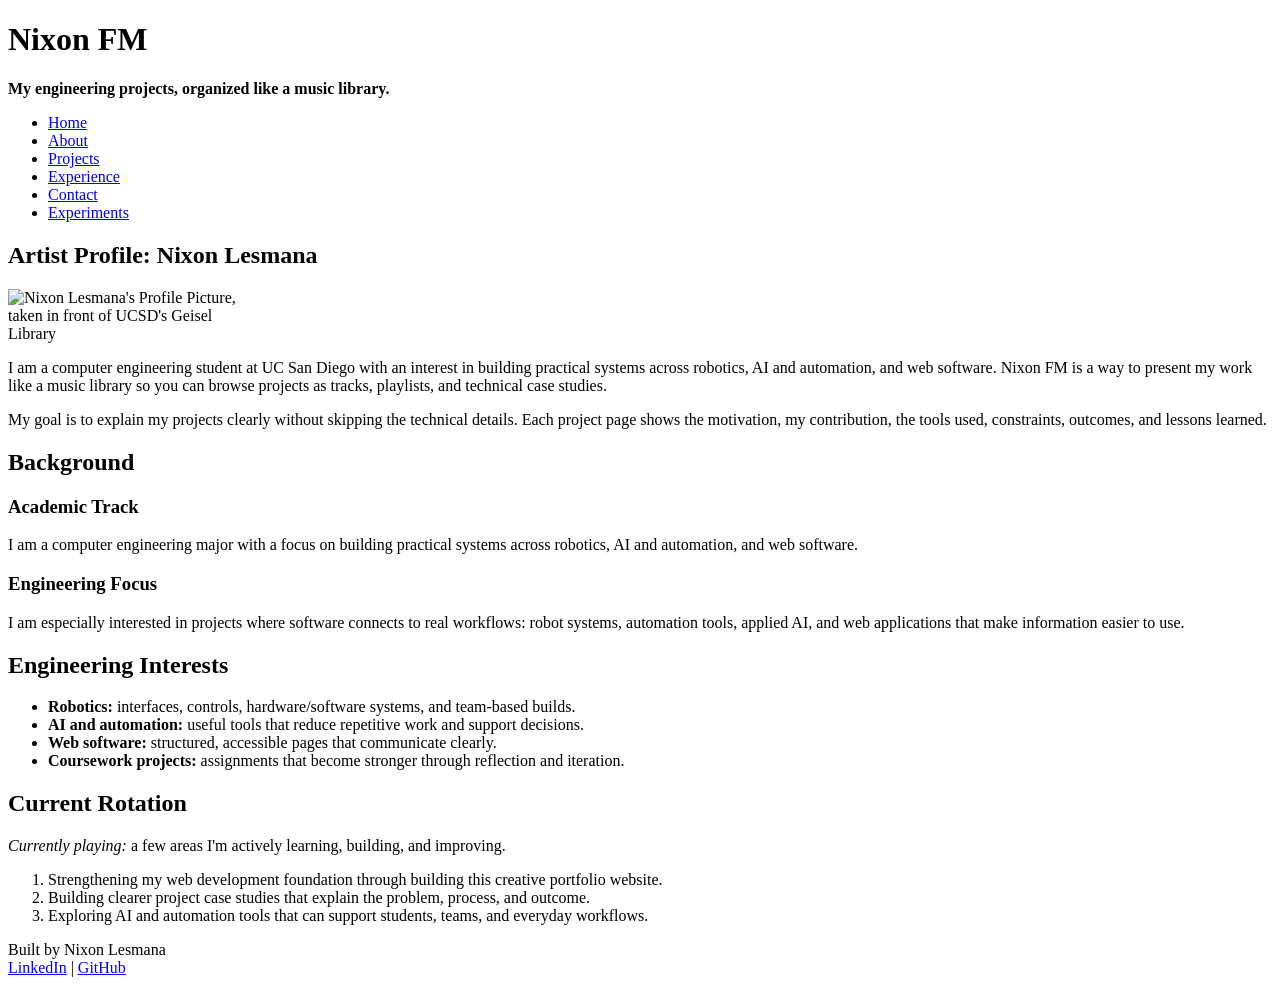
==== about.html @ 15c41927 "Organize image and media assets" ====
<!DOCTYPE html>
<html lang="en">

<head>
    <meta charset="utf-8">
    <meta name="viewport" content="width=device-width, initial-scale=1">
    <meta name="description" content="About Nixon Lesmana, the student engineer behind Nixon FM.">
    <title>Nixon FM | About</title>
    <link rel="author" href="about.html">

    <style>
        picture img {
            max-width: 20%;
            height: auto;
        }
    </style>

</head>

<body>
    <header>
        <h1>Nixon FM</h1>
        <p><strong>My engineering projects, organized like a music library.</strong></p>

        <nav aria-label="Main navigation">
            <ul>
                <li><a href="index.html">Home</a></li>
                <li><a href="about.html" aria-current="page">About</a></li>
                <li><a href="projects.html">Projects</a></li>
                <li><a href="experience.html">Experience</a></li>
                <li><a href="contact.html">Contact</a></li>
                <li><a href="experiments.html">Experiments</a></li>
            </ul>
        </nav>
    </header>

    <main>
        <section id="profile">
            <h2>Artist Profile: Nixon Lesmana</h2>

            <picture>
                <img src="images/nixon-profile.jpg"
                    alt="Nixon Lesmana's Profile Picture, taken in front of UCSD's Geisel Library">
            </picture>

            <p>
                I am a computer engineering student at UC San Diego with an interest in building practical
                systems across robotics, AI and automation, and web software. Nixon FM is a way to present my
                work like a music library so you can browse projects as tracks, playlists, and technical
                case studies.
            </p>

            <p>
                My goal is to explain my projects clearly without skipping the technical details.
                Each project page shows the motivation, my contribution, the tools used,
                constraints, outcomes, and lessons learned.
            </p>
        </section>

        <section id="background">
            <h2>Background</h2>

            <article>
                <h3>Academic Track</h3>
                <p>
                    I am a computer engineering major with a focus on building practical systems
                    across robotics, AI and automation, and web software.
                </p>
            </article>

            <article>
                <h3>Engineering Focus</h3>
                <p>
                    I am especially interested in projects where software connects to real workflows:
                    robot systems, automation tools, applied AI, and web applications that make
                    information easier to use.
                </p>
            </article>
        </section>

        <section id="interests">
            <h2>Engineering Interests</h2>

            <ul>
                <li><b>Robotics:</b> interfaces, controls, hardware/software systems, and team-based builds.</li>
                <li><b>AI and automation:</b> useful tools that reduce repetitive work and support decisions.</li>
                <li><b>Web software:</b> structured, accessible pages that communicate clearly.</li>
                <li><b>Coursework projects:</b> assignments that become stronger through reflection and iteration.</li>
            </ul>
        </section>

        <section id="current-rotation">
            <h2>Current Rotation</h2>

            <p>
                <i>Currently playing:</i> a few areas I'm actively learning, building, and improving.
            </p>

            <ol>
                <li>Strengthening my web development foundation through building this creative portfolio website.</li>
                <li>Building clearer project case studies that explain the problem, process, and outcome.</li>
                <li>Exploring AI and automation tools that can support students, teams, and everyday workflows.</li>
            </ol>
        </section>
    </main>

    <footer>
        <p>
            <span>Built by Nixon Lesmana</span><br>
            <a href="https://www.linkedin.com/in/nixon-lesmana/">LinkedIn</a> |
            <a href="https://github.com/NixonLesmana">GitHub</a>
        </p>
    </footer>
</body>

</html>
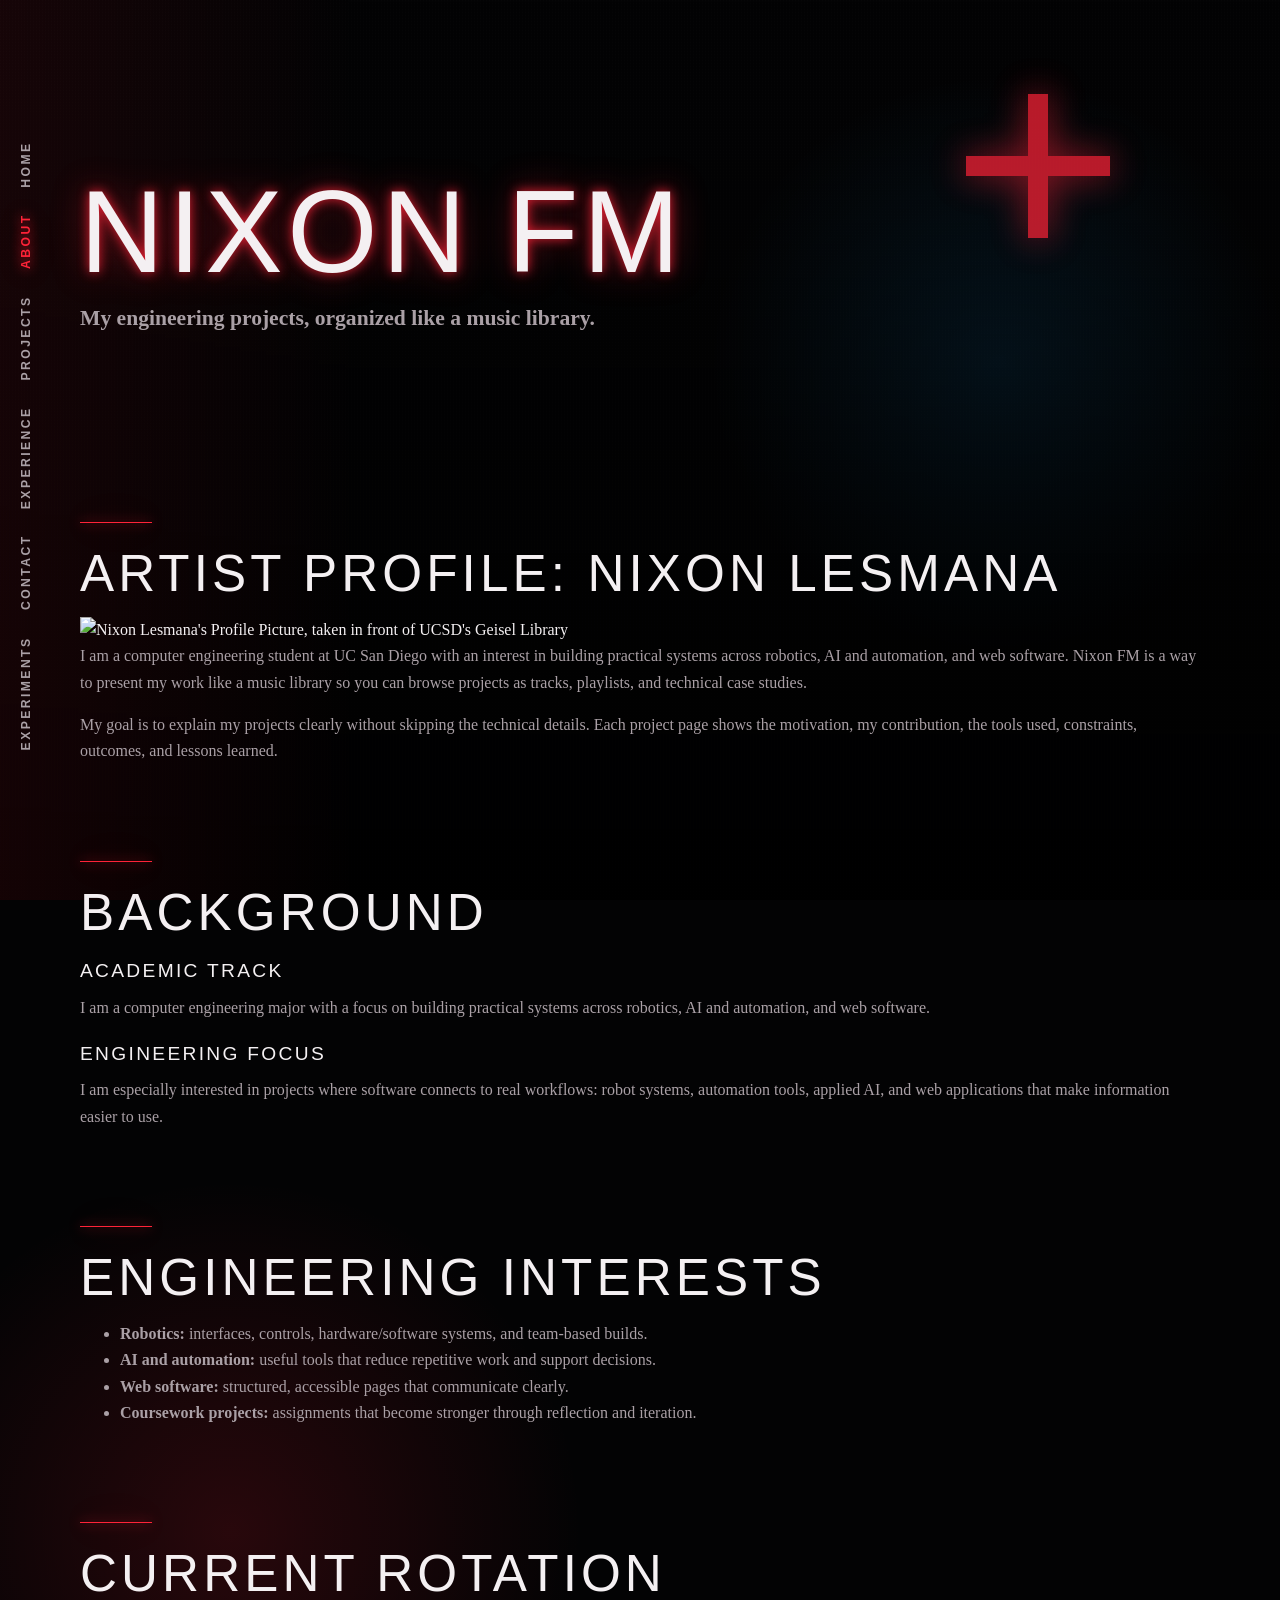
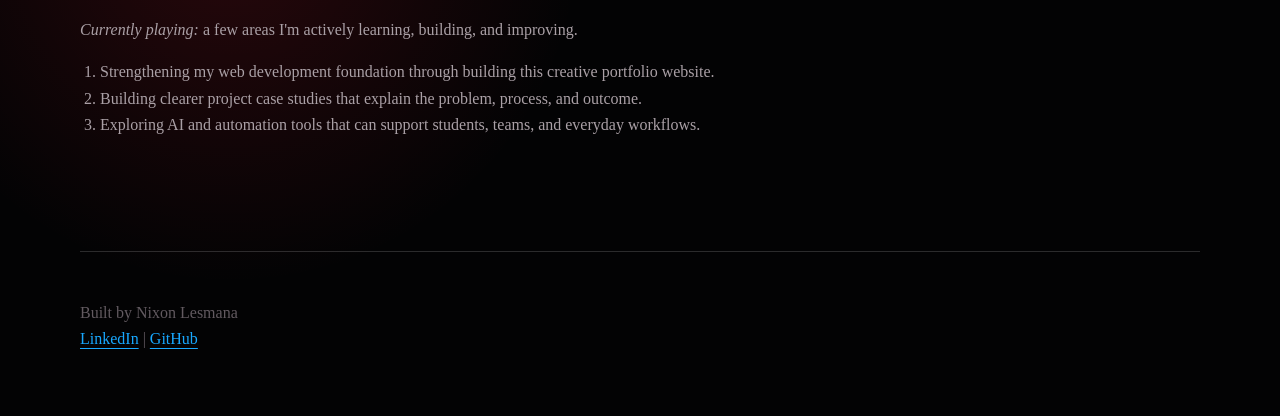
==== commit fea3c756: "Add shared Starboy styles across site" ====
--- a/about.html
+++ b/about.html
@@ -7,14 +7,7 @@
     <meta name="description" content="About Nixon Lesmana, the student engineer behind Nixon FM.">
     <title>Nixon FM | About</title>
     <link rel="author" href="about.html">
-
-    <style>
-        picture img {
-            max-width: 20%;
-            height: auto;
-        }
-    </style>
-
+    <link rel="stylesheet" href="styles/starboy.css">
 </head>
 
 <body>
--- a/styles/starboy.css
+++ b/styles/starboy.css
@@ -0,0 +1,415 @@
+:root {
+    --bg: #030304;
+    --ink: #f4f0f2;
+    --muted: #aaa0a6;
+    --dim: #625a60;
+    --red: #ff2338;
+    --blue: #18a8ff;
+    --line: rgba(255, 255, 255, 0.16);
+    --red-glow: 0 0 12px rgba(255, 35, 56, 0.9), 0 0 36px rgba(255, 35, 56, 0.45);
+    --blue-glow: 0 0 18px rgba(24, 168, 255, 0.8), 0 0 42px rgba(24, 168, 255, 0.35);
+    --max: 1120px;
+}
+
+* {
+    box-sizing: border-box;
+}
+
+html {
+    color-scheme: dark;
+}
+
+body {
+    margin: 0;
+    min-height: 100vh;
+    overflow-x: hidden;
+    background:
+        radial-gradient(circle at 78% 18%, rgba(24, 168, 255, 0.13), transparent 18rem),
+        radial-gradient(circle at 18% 76%, rgba(255, 35, 56, 0.15), transparent 22rem),
+        var(--bg);
+    color: var(--ink);
+    font-family: Georgia, "Times New Roman", serif;
+    line-height: 1.65;
+}
+
+/* Film grain / music-video texture */
+body::before {
+    content: "";
+    position: fixed;
+    inset: 0;
+    z-index: -2;
+    pointer-events: none;
+    opacity: 0.22;
+    background-image:
+        linear-gradient(90deg, rgba(255, 255, 255, 0.04) 1px, transparent 1px),
+        linear-gradient(rgba(255, 255, 255, 0.03) 1px, transparent 1px);
+    background-size: 3px 3px;
+}
+
+body::after {
+    content: "";
+    position: fixed;
+    inset: 0;
+    z-index: -1;
+    pointer-events: none;
+    background:
+        linear-gradient(90deg, rgba(255, 35, 56, 0.08), transparent 28%),
+        linear-gradient(180deg, transparent, rgba(0, 0, 0, 0.82));
+}
+
+header,
+main,
+footer {
+    width: min(100% - 2rem, var(--max));
+    margin-inline: auto;
+}
+
+header {
+    position: relative;
+    min-height: 58vh;
+    display: grid;
+    align-content: center;
+    padding: 4rem 0 3rem;
+}
+
+header::after {
+    content: "";
+    width: 9rem;
+    height: 9rem;
+    position: absolute;
+    top: 18%;
+    right: 8%;
+    background:
+        linear-gradient(var(--red), var(--red)) center / 14% 100% no-repeat,
+        linear-gradient(var(--red), var(--red)) center / 100% 14% no-repeat;
+    filter: drop-shadow(0 0 18px rgba(255, 35, 56, 0.85));
+    opacity: 0.72;
+}
+
+h1,
+h2,
+h3,
+p {
+    margin-top: 0;
+}
+
+h1 {
+    max-width: 10ch;
+    margin-bottom: 1rem;
+    font-family: "Helvetica Neue", Helvetica, Arial, sans-serif;
+    font-size: clamp(3rem, 10vw, 7.25rem);
+    font-weight: 300;
+    line-height: 0.9;
+    letter-spacing: 0.04em;
+    text-transform: uppercase;
+    text-shadow: var(--red-glow);
+}
+
+header>p {
+    max-width: 40rem;
+    color: var(--muted);
+    font-size: clamp(1rem, 2vw, 1.35rem);
+}
+
+nav {
+    position: fixed;
+    top: 50%;
+    left: 1rem;
+    z-index: 10;
+    transform: translateY(-50%);
+}
+
+nav ul {
+    display: flex;
+    flex-direction: column;
+    gap: 1.1rem;
+    margin: 0;
+    padding: 0;
+    list-style: none;
+}
+
+nav a {
+    display: inline-block;
+    color: var(--muted);
+    font-family: "Helvetica Neue", Helvetica, Arial, sans-serif;
+    font-size: 0.76rem;
+    font-weight: 600;
+    letter-spacing: 0.2em;
+    text-decoration: none;
+    text-transform: uppercase;
+    writing-mode: vertical-rl;
+    transform: rotate(180deg);
+}
+
+nav a:hover,
+nav a[aria-current="page"] {
+    color: var(--red);
+    text-shadow: var(--red-glow);
+}
+
+main {
+    display: grid;
+    gap: 5rem;
+    padding-bottom: 6rem;
+}
+
+section {
+    position: relative;
+}
+
+section::before {
+    content: "";
+    display: block;
+    width: 4.5rem;
+    height: 1px;
+    margin-bottom: 1.5rem;
+    background: var(--red);
+    box-shadow: var(--red-glow);
+}
+
+h2 {
+    margin-bottom: 1rem;
+    font-family: "Helvetica Neue", Helvetica, Arial, sans-serif;
+    font-size: clamp(1.75rem, 4vw, 3.25rem);
+    font-weight: 300;
+    line-height: 1.05;
+    letter-spacing: 0.08em;
+    text-transform: uppercase;
+    color: var(--ink);
+}
+
+#intro h2 {
+    text-shadow: 0 0 14px rgba(255, 35, 56, 0.45);
+}
+
+h3 {
+    margin-bottom: 0.5rem;
+    font-family: "Helvetica Neue", Helvetica, Arial, sans-serif;
+    font-size: 1.2rem;
+    font-weight: 300;
+    letter-spacing: 0.12em;
+    text-transform: uppercase;
+}
+
+p,
+li {
+    color: var(--muted);
+}
+
+a {
+    color: var(--blue);
+    text-decoration-thickness: 1px;
+    text-underline-offset: 0.25em;
+}
+
+a:hover {
+    color: var(--ink);
+    text-shadow: var(--blue-glow);
+}
+
+#intro {
+    min-height: 42vh;
+    display: grid;
+    align-content: end;
+    max-width: 760px;
+    margin-left: auto;
+}
+
+button {
+    width: fit-content;
+    margin-top: 1rem;
+    padding: 0.7rem 1rem;
+    border: 1px solid var(--red);
+    border-radius: 0;
+    background: transparent;
+    color: var(--ink);
+    font-family: "Helvetica Neue", Helvetica, Arial, sans-serif;
+    font-size: 0.75rem;
+    font-weight: 700;
+    letter-spacing: 0.18em;
+    text-transform: uppercase;
+    cursor: pointer;
+    box-shadow: 0 0 18px rgba(255, 35, 56, 0.22);
+}
+
+button:hover {
+    background: rgba(255, 35, 56, 0.12);
+    text-shadow: var(--red-glow);
+}
+
+#stage-light-toggle {
+    margin-top: 2.5rem;
+}
+
+body.stage-lights-on {
+    background:
+        radial-gradient(circle at 70% 20%, rgba(24, 168, 255, 0.24), transparent 20rem),
+        radial-gradient(circle at 24% 72%, rgba(255, 35, 56, 0.28), transparent 24rem),
+        radial-gradient(circle at 50% 45%, rgba(255, 255, 255, 0.08), transparent 18rem),
+        var(--bg);
+}
+
+body.stage-lights-on header::after {
+    opacity: 1;
+    filter:
+        drop-shadow(0 0 18px rgba(255, 35, 56, 0.95)) drop-shadow(0 0 42px rgba(255, 35, 56, 0.7));
+}
+
+body.stage-lights-on h1,
+body.stage-lights-on #intro h2 {
+    text-shadow:
+        0 0 12px rgba(255, 255, 255, 0.85),
+        0 0 28px rgba(255, 35, 56, 0.85),
+        0 0 58px rgba(24, 168, 255, 0.35);
+}
+
+hello-world {
+    display: block;
+}
+
+#featured {
+    display: grid;
+    grid-template-columns: repeat(3, minmax(0, 1fr));
+    gap: 1rem;
+}
+
+#featured h2 {
+    grid-column: 1 / -1;
+}
+
+project-track {
+    display: block;
+    min-width: 0;
+}
+
+project-track article {
+    min-height: 19rem;
+    display: grid;
+    align-content: end;
+    padding: 1.5rem;
+    border-top: 1px solid var(--line);
+    background:
+        linear-gradient(180deg, transparent, rgba(255, 35, 56, 0.1)),
+        rgba(255, 255, 255, 0.025);
+    transition: background-color 180ms ease, border-color 180ms ease, transform 180ms ease;
+}
+
+project-track article::before {
+    content: "";
+    width: 2.75rem;
+    height: 2.75rem;
+    margin-bottom: 4rem;
+    border: 1px solid rgba(24, 168, 255, 0.3);
+    border-radius: 50%;
+    background: radial-gradient(circle, rgba(24, 168, 255, 0.22), transparent 58%);
+    transition: box-shadow 180ms ease, border-color 180ms ease;
+}
+
+project-track article:hover {
+    transform: translateY(-0.35rem);
+    border-color: var(--blue);
+    background-color: rgba(24, 168, 255, 0.045);
+}
+
+project-track article:hover::before {
+    border-color: var(--blue);
+    box-shadow: var(--blue-glow);
+}
+
+#library {
+    max-width: 680px;
+}
+
+ol {
+    padding-left: 1.25rem;
+}
+
+footer {
+    padding: 3rem 0 4rem;
+    border-top: 1px solid var(--line);
+}
+
+footer p {
+    margin-bottom: 0;
+    color: var(--dim);
+}
+
+:focus-visible {
+    outline: 2px solid var(--blue);
+    outline-offset: 5px;
+}
+
+::selection {
+    background: var(--red);
+    color: white;
+}
+
+@media (max-width: 860px) {
+
+    header,
+    main,
+    footer {
+        width: min(100% - 1.25rem, var(--max));
+    }
+
+    header {
+        min-height: auto;
+        padding: 5rem 0 3rem;
+    }
+
+    header::after {
+        width: 4.5rem;
+        height: 4.5rem;
+        top: 2rem;
+        right: 0;
+    }
+
+    nav {
+        position: static;
+        transform: none;
+        margin-top: 2rem;
+    }
+
+    nav ul {
+        flex-flow: row wrap;
+        gap: 0.75rem;
+    }
+
+    nav a {
+        writing-mode: horizontal-tb;
+        transform: none;
+        padding: 0.35rem 0;
+    }
+
+    main {
+        gap: 4rem;
+    }
+
+    #intro {
+        min-height: auto;
+        margin-left: 0;
+    }
+
+    #featured {
+        grid-template-columns: 1fr;
+        width: 100%;
+        max-width: 100%;
+        overflow-x: visible;
+    }
+
+    project-track article {
+        min-height: 15rem;
+    }
+}
+
+@media (prefers-reduced-motion: reduce) {
+
+    *,
+    *::before,
+    *::after {
+        scroll-behavior: auto;
+        transition-duration: 0.01ms;
+        animation-duration: 0.01ms;
+        animation-iteration-count: 1;
+    }
+}
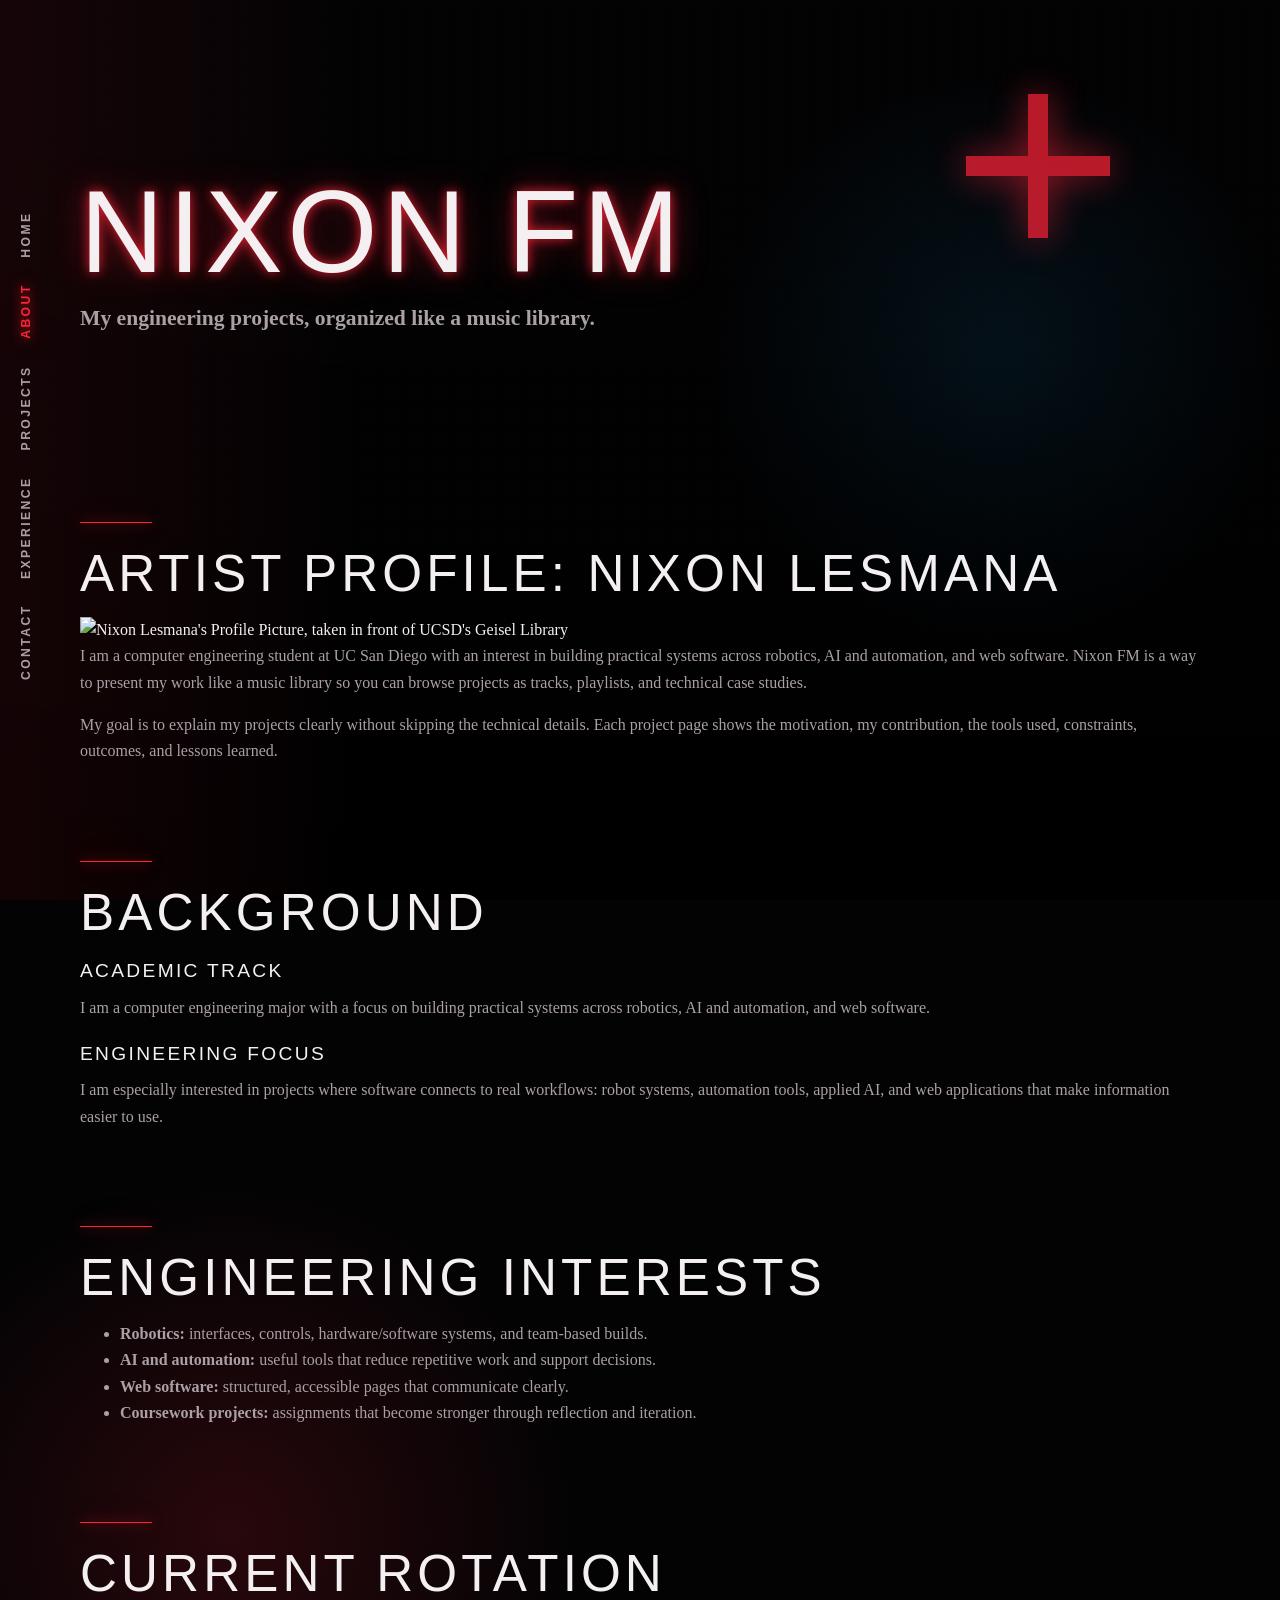
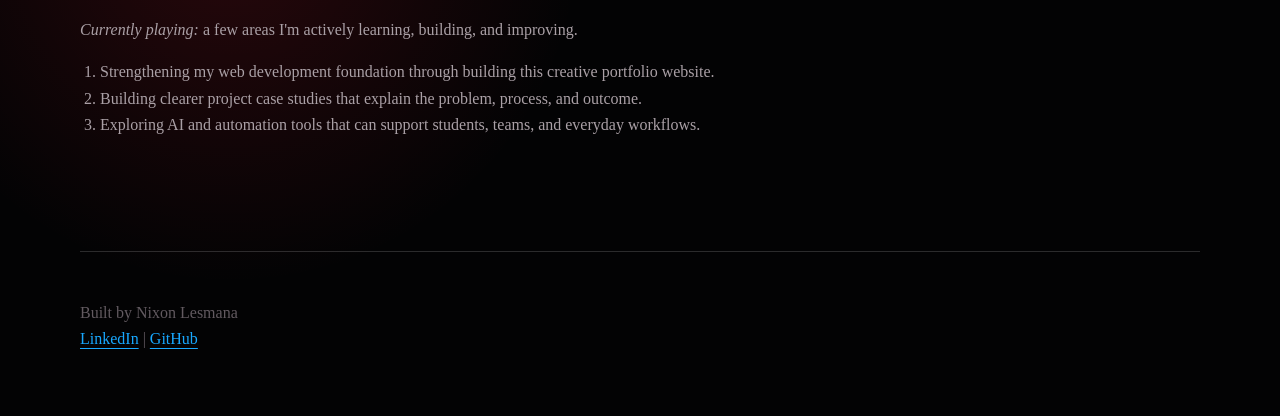
==== commit 5ca5724c: "Remove experiments page" ====
--- a/about.html
+++ b/about.html
@@ -22,7 +22,6 @@
                 <li><a href="projects.html">Projects</a></li>
                 <li><a href="experience.html">Experience</a></li>
                 <li><a href="contact.html">Contact</a></li>
-                <li><a href="experiments.html">Experiments</a></li>
             </ul>
         </nav>
     </header>
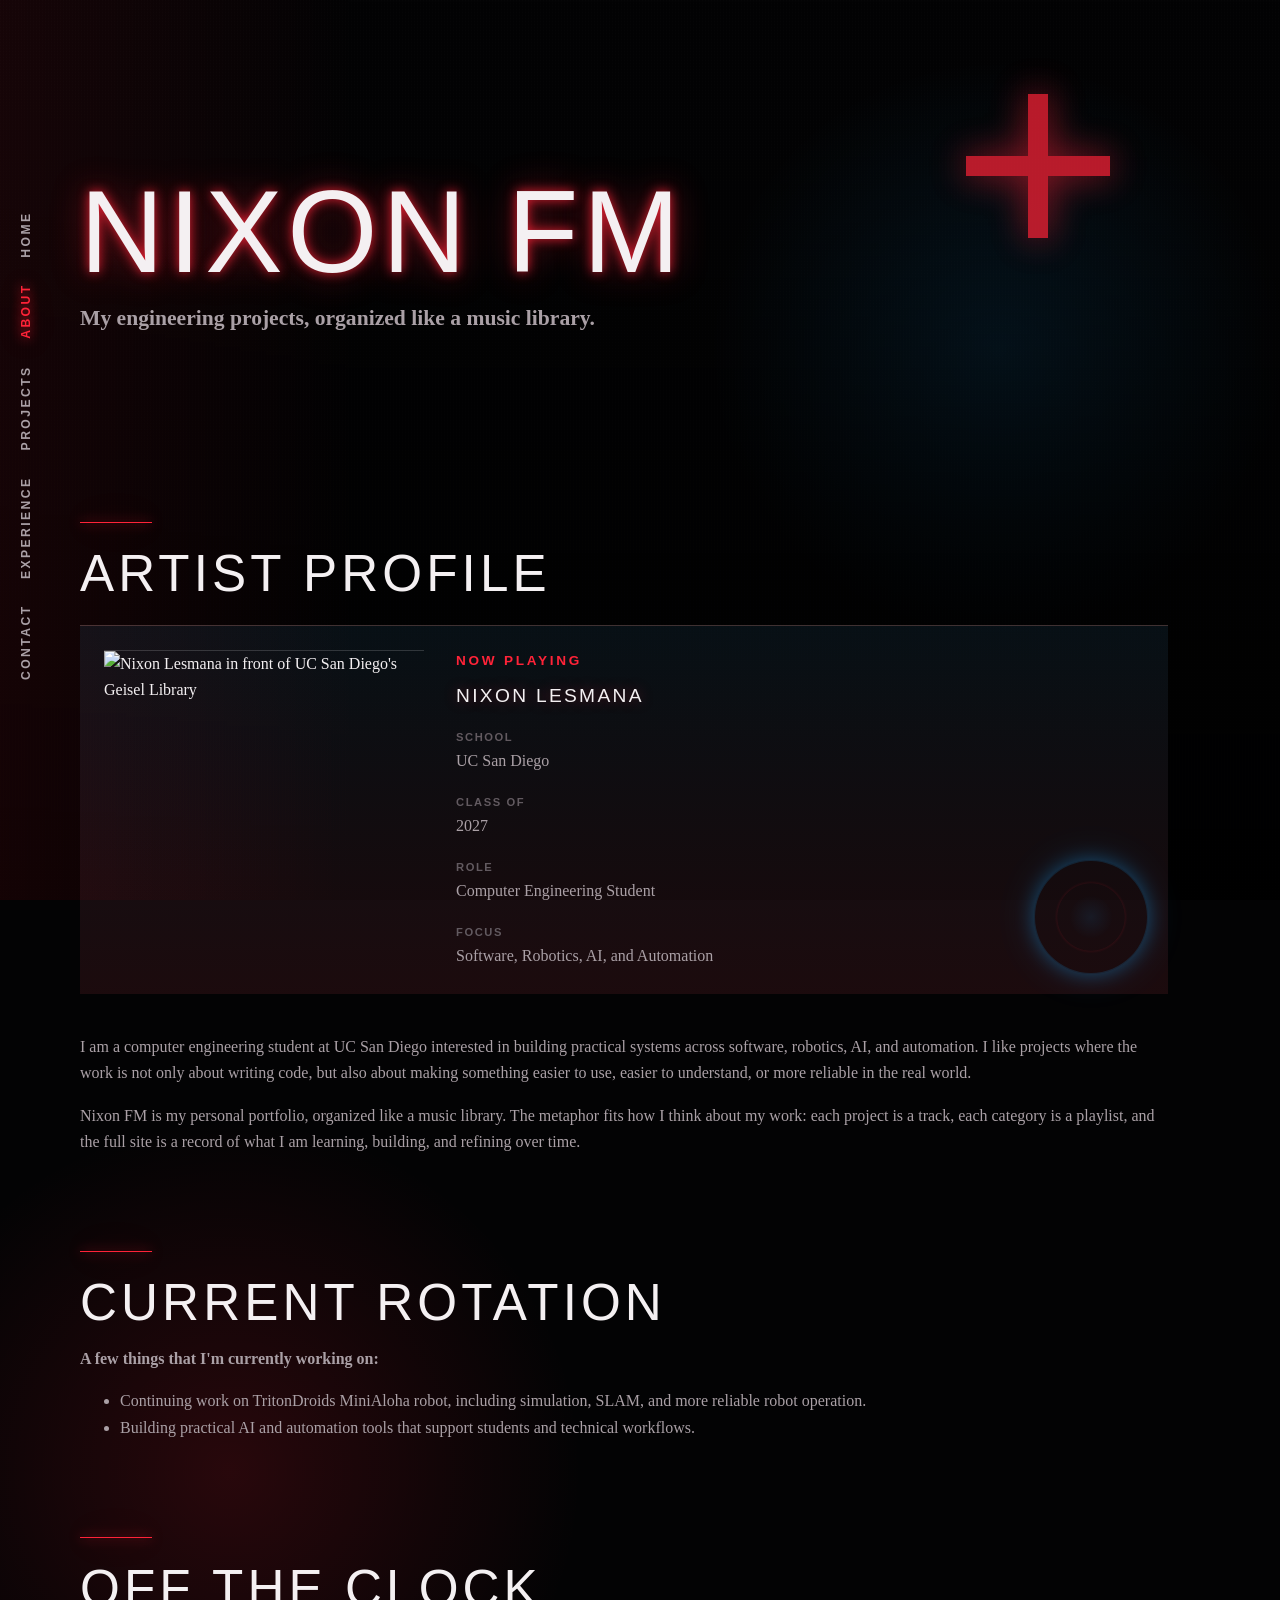
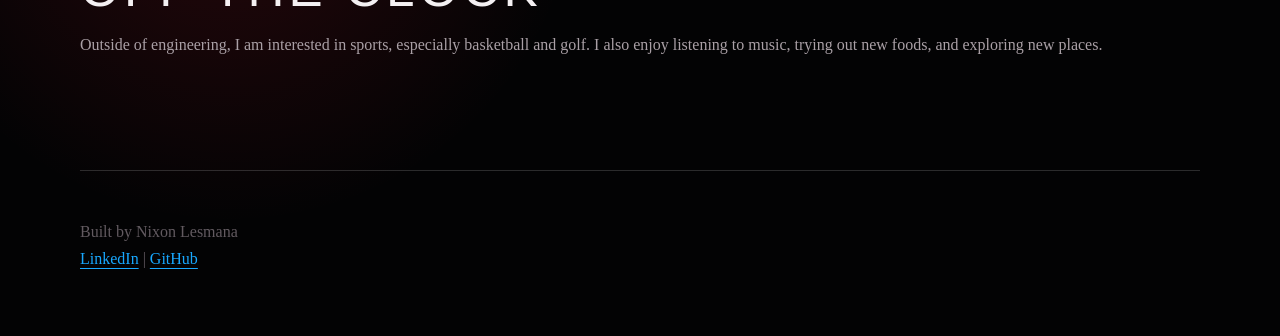
==== commit b6acbb86: "Update about page" ====
--- a/about.html
+++ b/about.html
@@ -28,71 +28,73 @@
 
     <main>
         <section id="profile">
-            <h2>Artist Profile: Nixon Lesmana</h2>
+            <h2>Artist Profile</h2>
 
-            <picture>
-                <img src="images/nixon-profile.jpg"
-                    alt="Nixon Lesmana's Profile Picture, taken in front of UCSD's Geisel Library">
-            </picture>
+            <div class="profile-player">
+                <picture>
+                    <img src="images/nixon-profile.jpg" alt="Nixon Lesmana in front of UC San Diego's Geisel Library">
+                </picture>
+
+                <div class="profile-player-info">
+                    <p class="eyebrow">Now Playing</p>
+                    <h3>Nixon Lesmana</h3>
+
+                    <dl>
+                        <div>
+                            <dt>School</dt>
+                            <dd>UC San Diego</dd>
+                        </div>
+
+                        <div>
+                            <dt>Class Of</dt>
+                            <dd>2027</dd>
+                        </div>
+
+                        <div>
+                            <dt>Role</dt>
+                            <dd>Computer Engineering Student</dd>
+                        </div>
+
+                        <div>
+                            <dt>Focus</dt>
+                            <dd>Software, Robotics, AI, and Automation</dd>
+                        </div>
+                    </dl>
+                </div>
+            </div>
 
             <p>
-                I am a computer engineering student at UC San Diego with an interest in building practical
-                systems across robotics, AI and automation, and web software. Nixon FM is a way to present my
-                work like a music library so you can browse projects as tracks, playlists, and technical
-                case studies.
+                I am a computer engineering student at UC San Diego interested in building practical
+                systems across software, robotics, AI, and automation. I like projects where the work
+                is not only about writing code, but also about making something easier to use, easier
+                to understand, or more reliable in the real world.
             </p>
 
             <p>
-                My goal is to explain my projects clearly without skipping the technical details.
-                Each project page shows the motivation, my contribution, the tools used,
-                constraints, outcomes, and lessons learned.
+                Nixon FM is my personal portfolio, organized like a music library. The metaphor fits
+                how I think about my work: each project is a track, each category is a playlist, and
+                the full site is a record of what I am learning, building, and refining over time.
             </p>
-        </section>
-
-        <section id="background">
-            <h2>Background</h2>
-
-            <article>
-                <h3>Academic Track</h3>
-                <p>
-                    I am a computer engineering major with a focus on building practical systems
-                    across robotics, AI and automation, and web software.
-                </p>
-            </article>
-
-            <article>
-                <h3>Engineering Focus</h3>
-                <p>
-                    I am especially interested in projects where software connects to real workflows:
-                    robot systems, automation tools, applied AI, and web applications that make
-                    information easier to use.
-                </p>
-            </article>
-        </section>
-
-        <section id="interests">
-            <h2>Engineering Interests</h2>
-
-            <ul>
-                <li><b>Robotics:</b> interfaces, controls, hardware/software systems, and team-based builds.</li>
-                <li><b>AI and automation:</b> useful tools that reduce repetitive work and support decisions.</li>
-                <li><b>Web software:</b> structured, accessible pages that communicate clearly.</li>
-                <li><b>Coursework projects:</b> assignments that become stronger through reflection and iteration.</li>
-            </ul>
         </section>
 
         <section id="current-rotation">
             <h2>Current Rotation</h2>
 
+            <p><strong>A few things that I'm currently working on:</strong></p>
+            <ul>
+                <li>Continuing work on TritonDroids MiniAloha robot, including simulation, SLAM, and more reliable
+                    robot operation.</li>
+                <li>Building practical AI and automation tools that support students and technical workflows.</li>
+            </ul>
+        </section>
+
+        <section id="off-the-clock">
+            <h2>Off The Clock</h2>
+
             <p>
-                <i>Currently playing:</i> a few areas I'm actively learning, building, and improving.
+                Outside of engineering, I am interested in sports, especially basketball and golf.
+                I also enjoy listening to music, trying out new foods, and exploring new places.
             </p>
-
-            <ol>
-                <li>Strengthening my web development foundation through building this creative portfolio website.</li>
-                <li>Building clearer project case studies that explain the problem, process, and outcome.</li>
-                <li>Exploring AI and automation tools that can support students, teams, and everyday workflows.</li>
-            </ol>
         </section>
     </main>
 
--- a/styles/starboy.css
+++ b/styles/starboy.css
@@ -215,6 +215,158 @@
     margin-left: auto;
 }
 
+#profile,
+#current-rotation,
+#off-the-clock {
+    max-width: 68rem;
+}
+
+#profile p,
+#current-rotation p,
+#current-rotation ul,
+#off-the-clock p {
+    max-width: 68rem;
+}
+
+.profile-player {
+    position: relative;
+    display: grid;
+    grid-template-columns: minmax(14rem, 20rem) 1fr;
+    gap: 2rem;
+    align-items: stretch;
+    max-width: 68rem;
+    margin: 1.5rem 0 2.5rem;
+    padding: 1.5rem;
+    border-top: 1px solid var(--line);
+    background:
+        linear-gradient(180deg, rgba(24, 168, 255, 0.06), rgba(255, 35, 56, 0.08)),
+        rgba(255, 255, 255, 0.025);
+}
+
+.profile-player::after {
+    content: "";
+    width: 7rem;
+    height: 7rem;
+    position: absolute;
+    right: 1.25rem;
+    bottom: 1.25rem;
+    border: 1px solid rgba(24, 168, 255, 0.35);
+    border-radius: 50%;
+    background:
+        radial-gradient(circle, rgba(24, 168, 255, 0.2), transparent 28%),
+        radial-gradient(circle, transparent 42%, rgba(255, 35, 56, 0.16) 43%, transparent 46%);
+    box-shadow: var(--blue-glow);
+    opacity: 0.45;
+}
+
+.profile-player picture {
+    position: relative;
+    z-index: 1;
+    display: block;
+}
+
+.profile-player img {
+    display: block;
+    width: 100%;
+    aspect-ratio: 1 / 1;
+    object-fit: cover;
+    border-top: 1px solid var(--line);
+}
+
+.profile-player-info {
+    position: relative;
+    z-index: 1;
+    display: grid;
+    grid-template-rows: auto auto 1fr;
+    min-height: 100%;
+}
+
+.eyebrow {
+    margin-bottom: 0.5rem;
+    color: var(--red);
+    font-family: "Helvetica Neue", Helvetica, Arial, sans-serif;
+    font-size: 0.85rem;
+    font-weight: 700;
+    letter-spacing: 0.2em;
+    text-transform: uppercase;
+}
+
+.profile-player-info h3 {
+    margin-bottom: 1rem;
+    color: var(--ink);
+    text-shadow: 0 0 14px rgba(255, 35, 56, 0.35);
+}
+
+.profile-player-info dl {
+    display: grid;
+    align-content: space-between;
+    gap: 0.75rem;
+    margin: 0;
+}
+
+.profile-player-info div {
+    display: grid;
+    gap: 0.1rem;
+}
+
+.profile-player-info dt {
+    color: var(--dim);
+    font-family: "Helvetica Neue", Helvetica, Arial, sans-serif;
+    font-size: 0.7rem;
+    font-weight: 700;
+    letter-spacing: 0.14em;
+    text-transform: uppercase;
+}
+
+.profile-player-info dd {
+    margin: 0;
+    color: var(--muted);
+}
+
+form {
+    max-width: 36rem;
+}
+
+fieldset {
+    border: 1px solid var(--line);
+    padding: 1rem;
+}
+
+form p {
+    margin-bottom: 0.85rem;
+}
+
+legend {
+    padding: 0 0.5rem;
+    color: var(--ink);
+    font-family: "Helvetica Neue", Helvetica, Arial, sans-serif;
+    letter-spacing: 0.12em;
+    text-transform: uppercase;
+}
+
+label {
+    color: var(--ink);
+    font-family: "Helvetica Neue", Helvetica, Arial, sans-serif;
+    font-size: 0.8rem;
+    letter-spacing: 0.12em;
+    text-transform: uppercase;
+}
+
+input,
+textarea {
+    width: 100%;
+    margin-top: 0.35rem;
+    padding: 0.75rem;
+    border: 1px solid var(--line);
+    background: rgba(255, 255, 255, 0.04);
+    color: var(--ink);
+    font: inherit;
+}
+
+textarea {
+    resize: vertical;
+}
+
 button {
     width: fit-content;
     margin-top: 1rem;
@@ -277,9 +429,88 @@
     grid-column: 1 / -1;
 }
 
+#playlists {
+    display: grid;
+    grid-template-columns: repeat(2, minmax(0, 1fr));
+    gap: 1.25rem;
+    align-items: stretch;
+}
+
+#playlists h2 {
+    grid-column: 1 / -1;
+}
+
+#playlists project-track {
+    height: 100%;
+}
+
+#playlists project-track article {
+    min-height: 32rem;
+    height: 100%;
+    display: flex;
+    flex-direction: column;
+}
+
+#playlists project-track article::before {
+    flex: 0 0 auto;
+    margin-bottom: 2.5rem;
+}
+
+#playlists project-track p:last-child {
+    margin-top: auto;
+    margin-bottom: 0;
+}
+
+.playlist-links {
+    display: grid;
+    grid-template-columns: repeat(3, minmax(0, 1fr));
+    gap: 1rem;
+}
+
+.playlist-links a {
+    display: grid;
+    gap: 0.7rem;
+    min-height: 9rem;
+    padding: 1.25rem;
+    border-top: 1px solid var(--line);
+    background:
+        linear-gradient(180deg, rgba(24, 168, 255, 0.06), rgba(255, 35, 56, 0.08)),
+        rgba(255, 255, 255, 0.025);
+    text-decoration: none;
+    transition: border-color 180ms ease, background-color 180ms ease, transform 180ms ease;
+}
+
+.playlist-links a:hover {
+    transform: translateY(-0.25rem);
+    border-color: var(--blue);
+    background-color: rgba(24, 168, 255, 0.045);
+}
+
+.playlist-links span {
+    color: var(--ink);
+    font-family: "Helvetica Neue", Helvetica, Arial, sans-serif;
+    font-size: 0.95rem;
+    font-weight: 700;
+    letter-spacing: 0.12em;
+    text-transform: uppercase;
+}
+
+.playlist-links small {
+    color: var(--muted);
+    font-family: Georgia, "Times New Roman", serif;
+    font-size: 0.95rem;
+    line-height: 1.55;
+}
+
 project-track {
     display: block;
     min-width: 0;
+}
+
+project-track h3 {
+    color: var(--ink);
+    font-weight: 600;
+    text-shadow: 0 0 14px rgba(255, 35, 56, 0.35);
 }
 
 project-track article {
@@ -316,6 +547,47 @@
     box-shadow: var(--blue-glow);
 }
 
+project-track strong {
+    color: var(--ink);
+}
+
+project-track article>p,
+project-track article>ul,
+.track-summary,
+.track-detail {
+    max-width: 68rem;
+}
+
+#ai-automation-tracks,
+#robotics-tracks,
+#coursework-tracks {
+    display: grid;
+    gap: 5rem;
+}
+
+#ai-automation-tracks h2,
+#robotics-tracks h2,
+#coursework-tracks h2 {
+    margin-bottom: 0;
+}
+
+.track-detail {
+    margin-top: 1.6rem;
+    padding-top: 1.1rem;
+    border-top: 1px solid rgba(255, 255, 255, 0.12);
+}
+
+.track-detail::before {
+    content: none;
+}
+
+.track-detail h4 {
+    margin: 0 0 1rem;
+    color: var(--ink);
+    font-family: Georgia, "Times New Roman", serif;
+    font-size: 1.05rem;
+}
+
 #library {
     max-width: 680px;
 }
@@ -385,16 +657,34 @@
         gap: 4rem;
     }
 
+    .profile-player {
+        grid-template-columns: 1fr;
+    }
+
+    .profile-player::after {
+        width: 5rem;
+        height: 5rem;
+    }
+
     #intro {
         min-height: auto;
         margin-left: 0;
     }
 
-    #featured {
+    #featured,
+    #playlists {
         grid-template-columns: 1fr;
         width: 100%;
         max-width: 100%;
         overflow-x: visible;
+    }
+
+    #playlists project-track article {
+        min-height: auto;
+    }
+
+    .playlist-links {
+        grid-template-columns: 1fr;
     }
 
     project-track article {
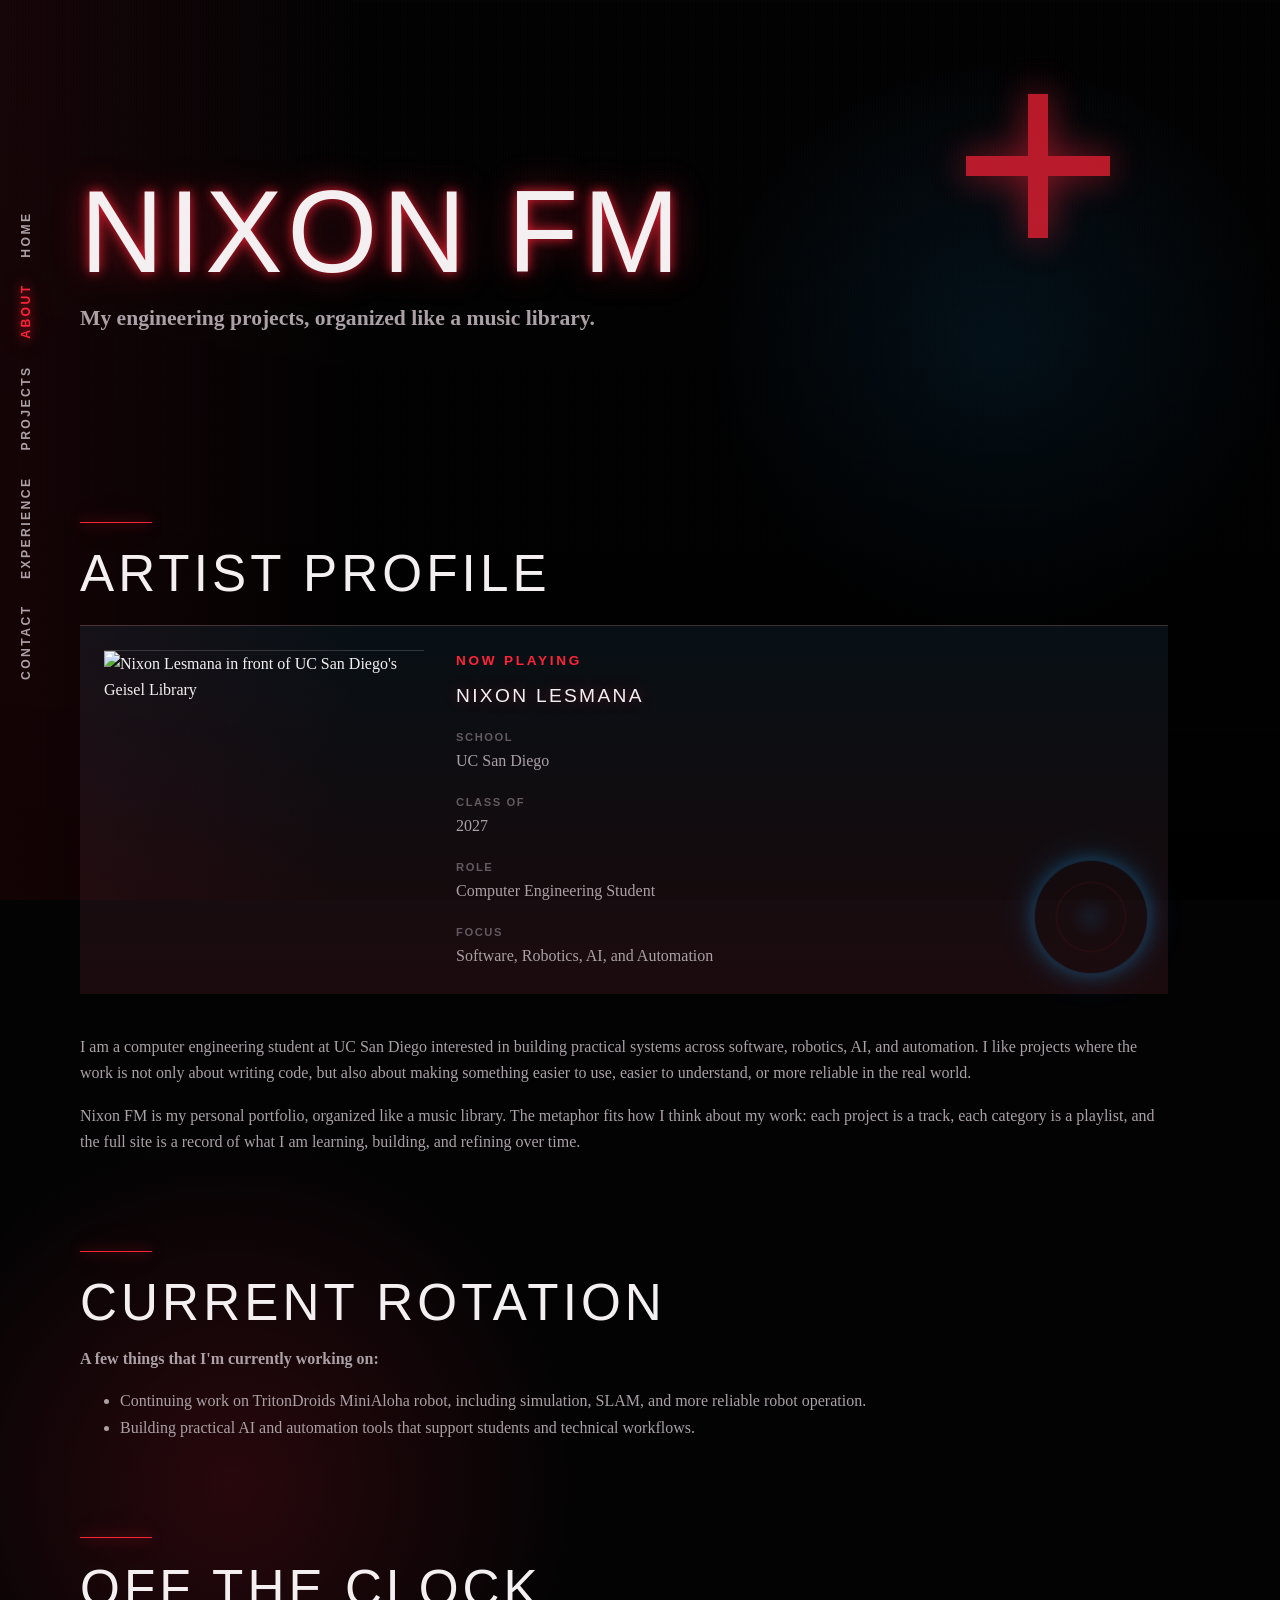
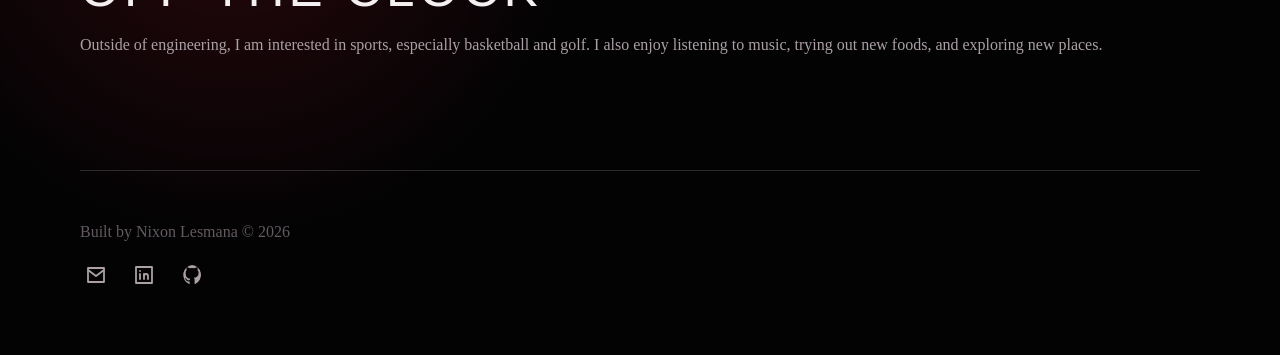
==== commit aaf5b087: "Add footer social icons" ====
--- a/about.html
+++ b/about.html
@@ -8,6 +8,7 @@
     <title>Nixon FM | About</title>
     <link rel="author" href="about.html">
     <link rel="stylesheet" href="styles/starboy.css">
+    <link rel="icon" href="images/favicon.svg" type="image/svg+xml">
 </head>
 
 <body>
@@ -99,11 +100,34 @@
     </main>
 
     <footer>
-        <p>
-            <span>Built by Nixon Lesmana</span><br>
-            <a href="https://www.linkedin.com/in/nixon-lesmana/">LinkedIn</a> |
-            <a href="https://github.com/NixonLesmana">GitHub</a>
-        </p>
+        <p>Built by Nixon Lesmana © 2026</p>
+
+        <div class="social-links" aria-label="Social links">
+            <a href="mailto:nlesmana@ucsd.edu" aria-label="Email">
+                <svg aria-hidden="true" viewBox="0 0 24 24">
+                    <path d="M4 5h16v14H4z"></path>
+                    <path d="m4 7 8 6 8-6"></path>
+                </svg>
+            </a>
+
+            <a href="https://www.linkedin.com/in/nixon-lesmana/" aria-label="LinkedIn">
+                <svg aria-hidden="true" viewBox="0 0 24 24">
+                    <path d="M4 4h16v16H4z"></path>
+                    <path d="M8 11v5"></path>
+                    <path d="M8 8v.01"></path>
+                    <path d="M12 16v-5"></path>
+                    <path d="M12 13a2 2 0 0 1 4 0v3"></path>
+                </svg>
+            </a>
+
+            <a href="https://github.com/NixonLesmana" aria-label="GitHub">
+                <svg aria-hidden="true" viewBox="0 0 24 24">
+                    <path
+                        d="M12 2a10 10 0 0 0-3 19c.5.1.7-.2.7-.5v-2c-2.9.6-3.5-1.2-3.5-1.2-.5-1.1-1.1-1.4-1.1-1.4-.9-.6.1-.6.1-.6 1 0 1.5 1 1.5 1 .9 1.5 2.4 1.1 3 .8.1-.7.4-1.1.7-1.4-2.3-.3-4.7-1.1-4.7-5A3.9 3.9 0 0 1 6.7 7c-.1-.3-.4-1.3.1-2.7 0 0 .9-.3 2.8 1a9.7 9.7 0 0 1 5 0c1.9-1.3 2.8-1 2.8-1 .5 1.4.2 2.4.1 2.7a3.9 3.9 0 0 1 1.1 2.7c0 3.9-2.4 4.7-4.7 5 .4.3.7 1 .7 2v3.8c0 .3.2.6.7.5A10 10 0 0 0 12 2z">
+                    </path>
+                </svg>
+            </a>
+        </div>
     </footer>
 </body>
 
--- a/styles/starboy.css
+++ b/styles/starboy.css
@@ -602,8 +602,45 @@
 }
 
 footer p {
-    margin-bottom: 0;
+    margin-bottom: 0.8rem;
     color: var(--dim);
+}
+
+.social-links {
+    display: flex;
+    gap: 1rem;
+    align-items: center;
+}
+
+.social-links a {
+    display: inline-grid;
+    place-items: center;
+    width: 2rem;
+    height: 2rem;
+    color: var(--muted);
+    text-decoration: none;
+    transition: color 180ms ease, transform 180ms ease, filter 180ms ease;
+}
+
+.social-links a:hover {
+    color: var(--blue);
+    transform: translateY(-0.15rem);
+    filter: drop-shadow(0 0 10px rgba(24, 168, 255, 0.55));
+}
+
+.social-links svg {
+    width: 1.5rem;
+    height: 1.5rem;
+    fill: none;
+    stroke: currentColor;
+    stroke-width: 1.8;
+    stroke-linecap: round;
+    stroke-linejoin: round;
+}
+
+.social-links a[aria-label="GitHub"] svg {
+    fill: currentColor;
+    stroke: none;
 }
 
 :focus-visible {
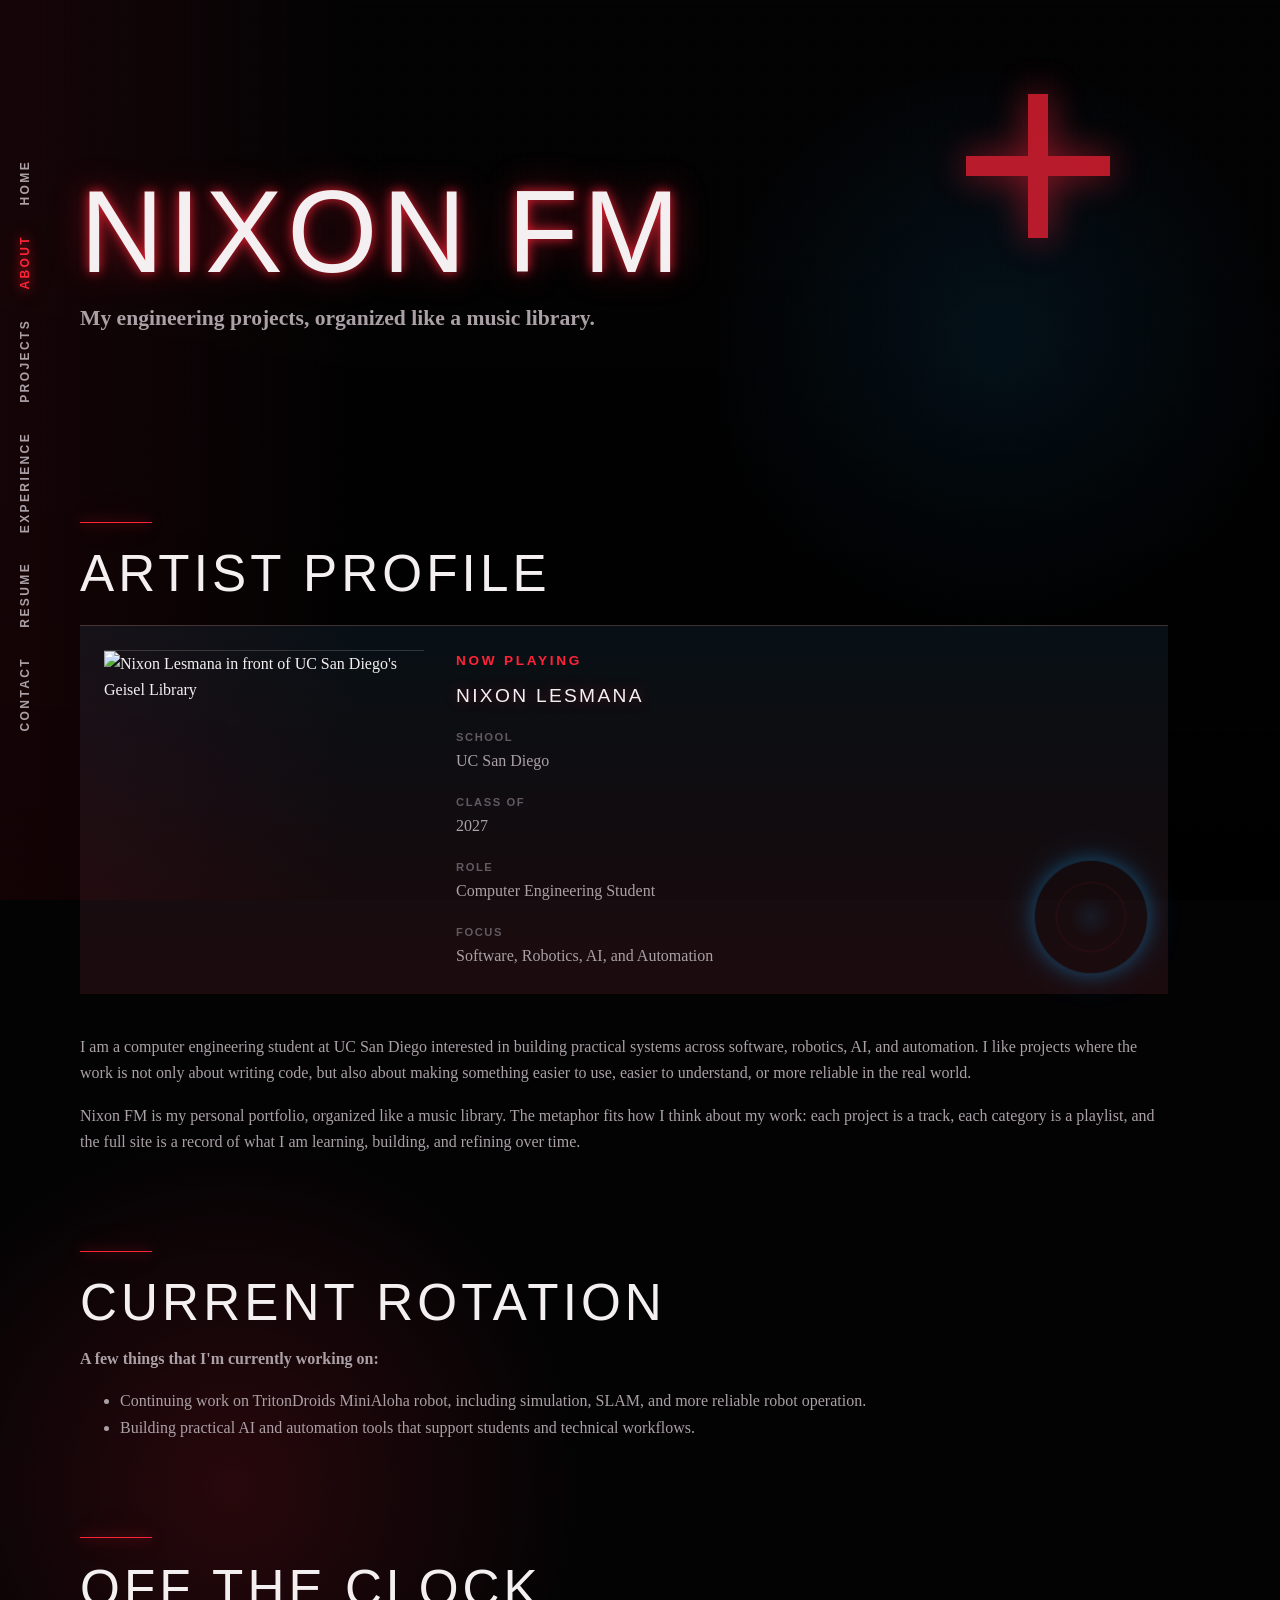
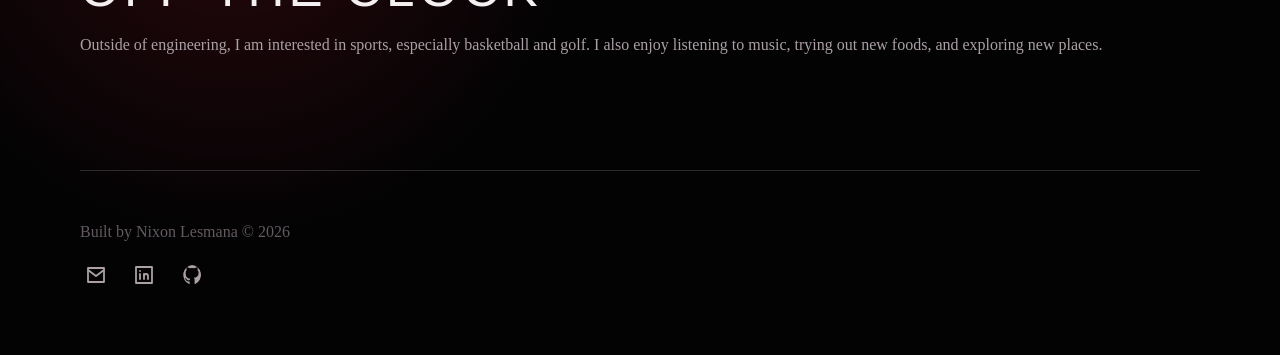
==== commit d649bea7: "Add resume PDF link" ====
--- a/about.html
+++ b/about.html
@@ -22,6 +22,11 @@
                 <li><a href="about.html" aria-current="page">About</a></li>
                 <li><a href="projects.html">Projects</a></li>
                 <li><a href="experience.html">Experience</a></li>
+                <li>
+                    <a href="media/NixonLesmana-Resume2026.pdf" target="_blank" rel="noopener noreferrer">
+                        Resume
+                    </a>
+                </li>
                 <li><a href="contact.html">Contact</a></li>
             </ul>
         </nav>
--- a/styles/starboy.css
+++ b/styles/starboy.css
@@ -122,9 +122,9 @@
 nav ul {
     display: flex;
     flex-direction: column;
-    gap: 1.1rem;
+    gap: 1.3rem;
     margin: 0;
-    padding: 0;
+    padding: 0.5rem 0;
     list-style: none;
 }
 
@@ -132,7 +132,7 @@
     display: inline-block;
     color: var(--muted);
     font-family: "Helvetica Neue", Helvetica, Arial, sans-serif;
-    font-size: 0.76rem;
+    font-size: 0.75rem;
     font-weight: 600;
     letter-spacing: 0.2em;
     text-decoration: none;
@@ -502,6 +502,84 @@
     line-height: 1.55;
 }
 
+.experience-card {
+    max-width: 68rem;
+    margin-top: 2rem;
+    padding: 1.5rem;
+    border-top: 1px solid var(--line);
+    background:
+        linear-gradient(180deg, rgba(24, 168, 255, 0.04), rgba(255, 35, 56, 0.07)),
+        rgba(255, 255, 255, 0.025);
+}
+
+.experience-card:first-of-type {
+    margin-top: 0;
+}
+
+.experience-card h3,
+.skill-grid h3 {
+    color: var(--ink);
+    font-size: 1.25rem;
+    font-weight: 600;
+    letter-spacing: 0.14em;
+    text-shadow: 0 0 14px rgba(255, 35, 56, 0.35);
+}
+
+.experience-card p,
+.experience-card ul,
+.experience-meta {
+    max-width: 68rem;
+}
+
+.experience-meta {
+    display: grid;
+    grid-template-columns: 1.1fr 1fr 1fr;
+    gap: 2rem;
+    margin: 1.25rem 0 3rem;
+}
+
+.experience-meta dt {
+    color: var(--dim);
+    font-family: "Helvetica Neue", Helvetica, Arial, sans-serif;
+    font-size: 0.7rem;
+    font-weight: 700;
+    letter-spacing: 0.14em;
+    text-transform: uppercase;
+}
+
+.experience-meta dd {
+    margin: 0;
+    color: var(--muted);
+}
+
+.skill-grid {
+    display: grid;
+    grid-template-columns: repeat(3, minmax(0, 1fr));
+    gap: 1rem;
+}
+
+.skill-grid article {
+    padding: 1.25rem;
+    border-top: 1px solid var(--line);
+    background: rgba(255, 255, 255, 0.025);
+}
+
+.skill-grid ul {
+    display: flex;
+    flex-wrap: wrap;
+    gap: 0.6rem;
+    margin: 1rem 0 0;
+    padding: 0;
+    list-style: none;
+}
+
+.skill-grid li {
+    padding: 0.25rem 0.55rem;
+    border: 1px solid var(--line);
+    color: var(--muted);
+    font-size: 0.9rem;
+}
+
 project-track {
     display: block;
     min-width: 0;
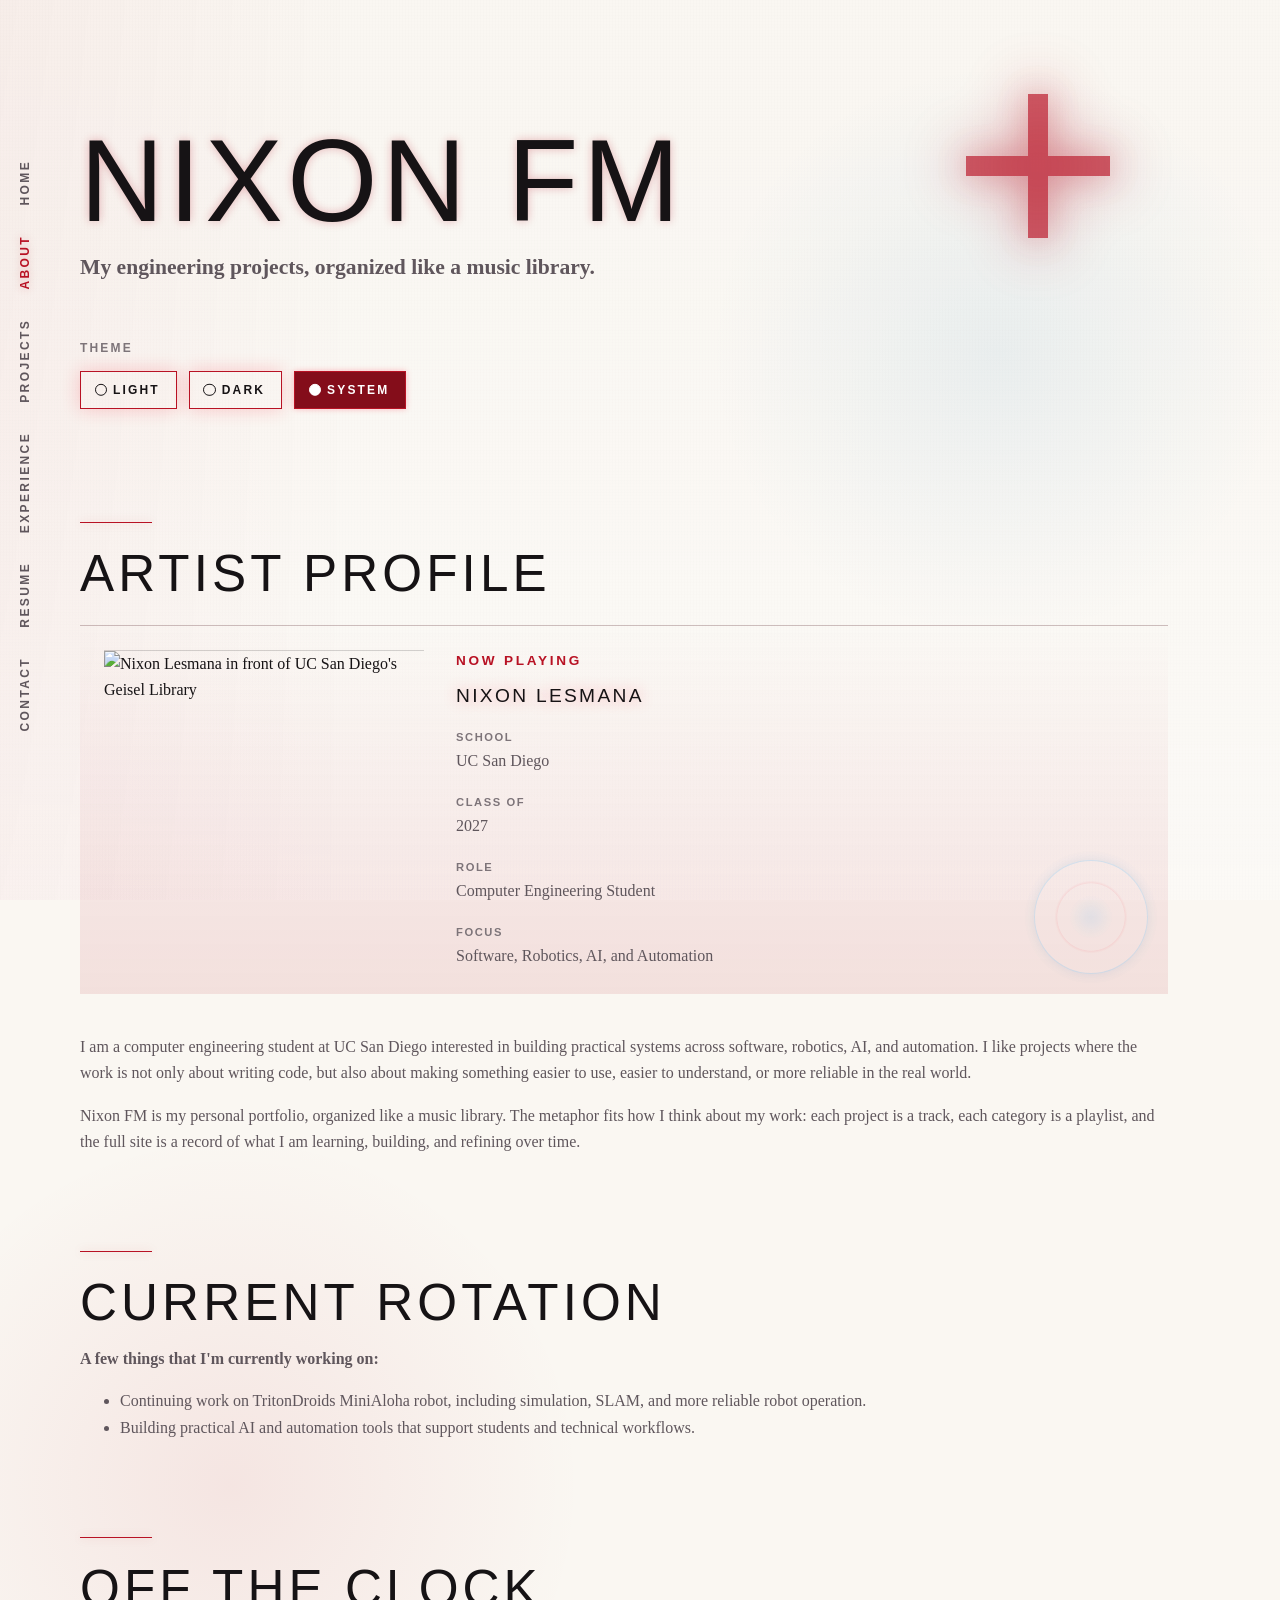
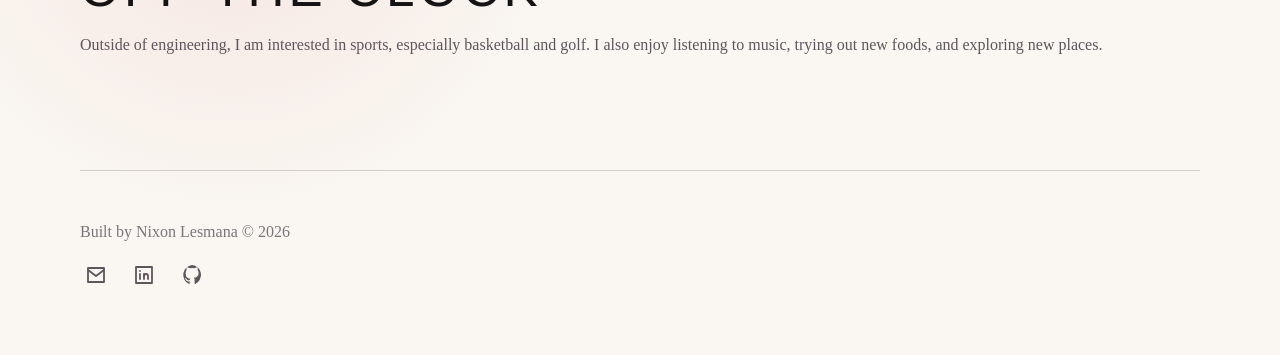
==== commit b31d606f: "Add theme controls" ====
--- a/about.html
+++ b/about.html
@@ -9,12 +9,23 @@
     <link rel="author" href="about.html">
     <link rel="stylesheet" href="styles/starboy.css">
     <link rel="icon" href="images/favicon.svg" type="image/svg+xml">
+    <script src="scripts/starboy.js" defer></script>
 </head>
 
 <body>
     <header>
         <h1>Nixon FM</h1>
         <p><strong>My engineering projects, organized like a music library.</strong></p>
+
+        <aside class="theme-control" aria-label="Theme selection">
+            <p>Theme</p>
+
+            <div class="theme-picker">
+                <button type="button" data-theme-option="light">Light</button>
+                <button type="button" data-theme-option="dark">Dark</button>
+                <button type="button" data-theme-option="system">System</button>
+            </div>
+        </aside>
 
         <nav aria-label="Main navigation">
             <ul>
--- a/styles/starboy.css
+++ b/styles/starboy.css
@@ -1,4 +1,5 @@
 :root {
+    color-scheme: light dark;
     --bg: #030304;
     --ink: #f4f0f2;
     --muted: #aaa0a6;
@@ -8,15 +9,61 @@
     --line: rgba(255, 255, 255, 0.16);
     --red-glow: 0 0 12px rgba(255, 35, 56, 0.9), 0 0 36px rgba(255, 35, 56, 0.45);
     --blue-glow: 0 0 18px rgba(24, 168, 255, 0.8), 0 0 42px rgba(24, 168, 255, 0.35);
+    --bg-blue-haze: rgba(24, 168, 255, 0.13);
+    --bg-red-haze: rgba(255, 35, 56, 0.15);
+    --grain-line-a: rgba(255, 255, 255, 0.04);
+    --grain-line-b: rgba(255, 255, 255, 0.03);
+    --side-wash: rgba(255, 35, 56, 0.08);
+    --bottom-wash: rgba(0, 0, 0, 0.82);
     --max: 1120px;
+}
+
+:root[data-theme="light"] {
+    color-scheme: light;
+    --bg: #faf7f2;
+    --ink: #161315;
+    --muted: #5f565c;
+    --dim: #7d7479;
+    --red: #b81224;
+    --blue: #056ba8;
+    --line: rgba(0, 0, 0, 0.16);
+    --red-glow: 0 0 10px rgba(184, 18, 36, 0.28);
+    --blue-glow: 0 0 12px rgba(5, 107, 168, 0.24);
+    --bg-blue-haze: rgba(5, 107, 168, 0.08);
+    --bg-red-haze: rgba(184, 18, 36, 0.08);
+    --grain-line-a: rgba(0, 0, 0, 0.035);
+    --grain-line-b: rgba(0, 0, 0, 0.025);
+    --side-wash: rgba(184, 18, 36, 0.04);
+    --bottom-wash: rgba(255, 255, 255, 0.35);
+}
+
+:root[data-theme="dark"] {
+    color-scheme: dark;
+}
+
+:root[data-theme="light"] header::before {
+    opacity: 0.5;
+    filter: blur(28px);
+}
+
+:root[data-theme="light"] header::after {
+    opacity: 0.68;
+    filter: drop-shadow(0 0 16px rgba(184, 18, 36, 0.42));
+}
+
+:root[data-theme="light"] project-track article,
+:root[data-theme="light"] .experience-card,
+:root[data-theme="light"] .profile-player,
+:root[data-theme="light"] .playlist-links a,
+:root[data-theme="light"] .skill-grid article {
+    border-top-color: var(--line);
+    background:
+        linear-gradient(180deg, transparent, rgba(184, 18, 36, 0.1)),
+        rgba(255, 255, 255, 0.025);
 }
 
 * {
     box-sizing: border-box;
-}
-
-html {
-    color-scheme: dark;
 }
 
 body {
@@ -24,8 +71,8 @@
     min-height: 100vh;
     overflow-x: hidden;
     background:
-        radial-gradient(circle at 78% 18%, rgba(24, 168, 255, 0.13), transparent 18rem),
-        radial-gradient(circle at 18% 76%, rgba(255, 35, 56, 0.15), transparent 22rem),
+        radial-gradient(circle at 78% 18%, var(--bg-blue-haze), transparent 18rem),
+        radial-gradient(circle at 18% 76%, var(--bg-red-haze), transparent 22rem),
         var(--bg);
     color: var(--ink);
     font-family: Georgia, "Times New Roman", serif;
@@ -41,8 +88,8 @@
     pointer-events: none;
     opacity: 0.22;
     background-image:
-        linear-gradient(90deg, rgba(255, 255, 255, 0.04) 1px, transparent 1px),
-        linear-gradient(rgba(255, 255, 255, 0.03) 1px, transparent 1px);
+        linear-gradient(90deg, var(--grain-line-a) 1px, transparent 1px),
+        linear-gradient(var(--grain-line-b) 1px, transparent 1px);
     background-size: 3px 3px;
 }
 
@@ -53,8 +100,8 @@
     z-index: -1;
     pointer-events: none;
     background:
-        linear-gradient(90deg, rgba(255, 35, 56, 0.08), transparent 28%),
-        linear-gradient(180deg, transparent, rgba(0, 0, 0, 0.82));
+        linear-gradient(90deg, var(--side-wash), transparent 28%),
+        linear-gradient(180deg, transparent, var(--bottom-wash));
 }
 
 header,
@@ -72,6 +119,7 @@
     padding: 4rem 0 3rem;
 }
 
+header::before,
 header::after {
     content: "";
     width: 9rem;
@@ -79,11 +127,21 @@
     position: absolute;
     top: 18%;
     right: 8%;
+    pointer-events: none;
     background:
         linear-gradient(var(--red), var(--red)) center / 14% 100% no-repeat,
         linear-gradient(var(--red), var(--red)) center / 100% 14% no-repeat;
+}
+
+header::before {
+    opacity: 0.55;
+    filter: blur(24px);
+    transform: scale(1.08);
+}
+
+header::after {
+    opacity: 0.72;
     filter: drop-shadow(0 0 18px rgba(255, 35, 56, 0.85));
-    opacity: 0.72;
 }
 
 h1,
@@ -389,8 +447,85 @@
     text-shadow: var(--red-glow);
 }
 
+.theme-control {
+    margin-top: 2rem;
+}
+
+.theme-control p {
+    margin-bottom: 0.75rem;
+    color: var(--dim);
+    font-family: "Helvetica Neue", Helvetica, Arial, sans-serif;
+    font-size: 0.75rem;
+    font-weight: 700;
+    letter-spacing: 0.18em;
+    text-transform: uppercase;
+}
+
+.theme-picker {
+    display: flex;
+    flex-wrap: wrap;
+    gap: 0.75rem;
+}
+
+.theme-picker button {
+    position: relative;
+    padding-left: 2rem;
+}
+
+.theme-picker button::before {
+    content: "";
+    width: 0.65rem;
+    height: 0.65rem;
+    position: absolute;
+    left: 0.85rem;
+    top: 50%;
+    transform: translateY(-50%);
+    border: 1px solid currentColor;
+    border-radius: 50%;
+}
+
+.theme-picker button[aria-pressed="true"] {
+    background: color-mix(in srgb, var(--red) 72%, black);
+    color: white;
+    box-shadow: 0 0 6px rgba(255, 35, 56, 0.28);
+    text-shadow: none;
+}
+
+.theme-picker button[aria-pressed="true"]::before {
+    background: currentColor;
+}
+
+.home-controls {
+    display: flex;
+    flex-wrap: wrap;
+    align-items: flex-start;
+    gap: 2rem;
+    max-width: 64rem;
+    margin-top: 2rem;
+}
+
+.home-controls .theme-control {
+    margin-top: 0;
+}
+
+.stage-control {
+    padding-left: 2rem;
+    border-left: 1px solid var(--line);
+}
+
+.stage-control p {
+    margin-bottom: 0.75rem;
+    color: var(--dim);
+    font-family: "Helvetica Neue", Helvetica, Arial, sans-serif;
+    font-size: 0.75rem;
+    font-weight: 700;
+    letter-spacing: 0.18em;
+    text-transform: uppercase;
+}
+
+.theme-picker button,
 #stage-light-toggle {
-    margin-top: 2.5rem;
+    margin-top: 0;
 }
 
 body.stage-lights-on {
@@ -413,10 +548,6 @@
         0 0 12px rgba(255, 255, 255, 0.85),
         0 0 28px rgba(255, 35, 56, 0.85),
         0 0 58px rgba(24, 168, 255, 0.35);
-}
-
-hello-world {
-    display: block;
 }
 
 #featured {
@@ -744,6 +875,7 @@
         padding: 5rem 0 3rem;
     }
 
+    header::before,
     header::after {
         width: 4.5rem;
         height: 4.5rem;
@@ -784,6 +916,22 @@
     #intro {
         min-height: auto;
         margin-left: 0;
+    }
+
+    .home-controls {
+        display: grid;
+        gap: 1.5rem;
+    }
+
+    .home-controls .theme-control {
+        margin-top: 0;
+    }
+
+    .stage-control {
+        padding-left: 0;
+        padding-top: 1.5rem;
+        border-left: 0;
+        border-top: 1px solid var(--line);
     }
 
     #featured,
@@ -804,6 +952,22 @@
 
     project-track article {
         min-height: 15rem;
+    }
+
+    .skill-grid {
+        grid-template-columns: 1fr;
+    }
+
+    .skill-grid article {
+        width: 100%;
+    }
+
+    .skill-grid ul {
+        gap: 0.5rem;
+    }
+
+    .skill-grid li {
+        font-size: 0.85rem;
     }
 }
 
